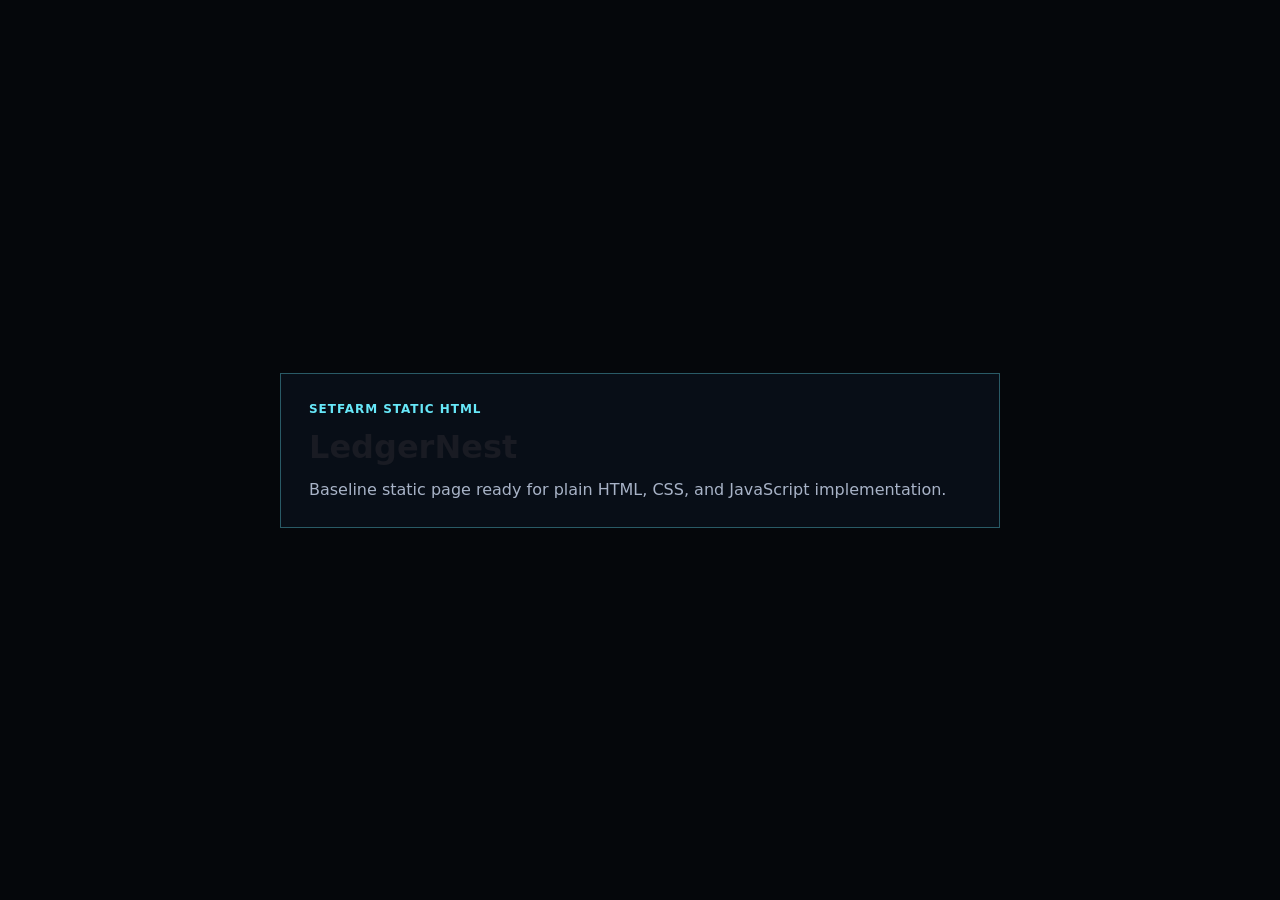
==== index.html @ 5bc3a336 "chore: scaffold static html app" ====
<!doctype html>
<html lang="en">
  <head>
    <meta charset="UTF-8" />
    <meta name="viewport" content="width=device-width, initial-scale=1.0" />
    <title>LedgerNest</title>
    <link rel="stylesheet" href="assets/css/styles.css" />
  </head>
  <body>
    <main data-setfarm-root="baseline" data-testid="setfarm-app-root" class="app-shell">
      <section class="hero">
        <p class="eyebrow">Setfarm Static HTML</p>
        <h1>LedgerNest</h1>
        <p class="summary">Baseline static page ready for plain HTML, CSS, and JavaScript implementation.</p>
      </section>
    </main>
    <script src="assets/js/app.js" defer></script>
    <script src="assets/js/test-bridge.js" defer></script>
  </body>
</html>
---- assets/css/styles.css ----
@import "../../stitch/design-tokens.css";

:root {
  color-scheme: dark;
  font-family: var(--font-family-base, ui-sans-serif, system-ui, -apple-system, BlinkMacSystemFont, "Segoe UI", sans-serif);
  background: var(--color-background, #05070b);
  color: var(--color-on-background, #e5f7ff);
}

* {
  box-sizing: border-box;
}

body {
  margin: 0;
  min-width: 320px;
  min-height: 100vh;
  background: #05070b;
}

.app-shell {
  min-height: 100vh;
  display: grid;
  place-items: center;
  padding: 32px;
}

.hero {
  width: min(720px, 100%);
  border: 1px solid rgba(103, 232, 249, 0.35);
  background: rgba(9, 16, 26, 0.82);
  padding: 28px;
}

.eyebrow {
  margin: 0 0 12px;
  color: #67e8f9;
  font-size: 12px;
  font-weight: 800;
  letter-spacing: 0.08em;
  text-transform: uppercase;
}

h1 {
  margin: 0;
  font-size: 32px;
}

.summary {
  margin: 14px 0 0;
  color: #a8b3c7;
}
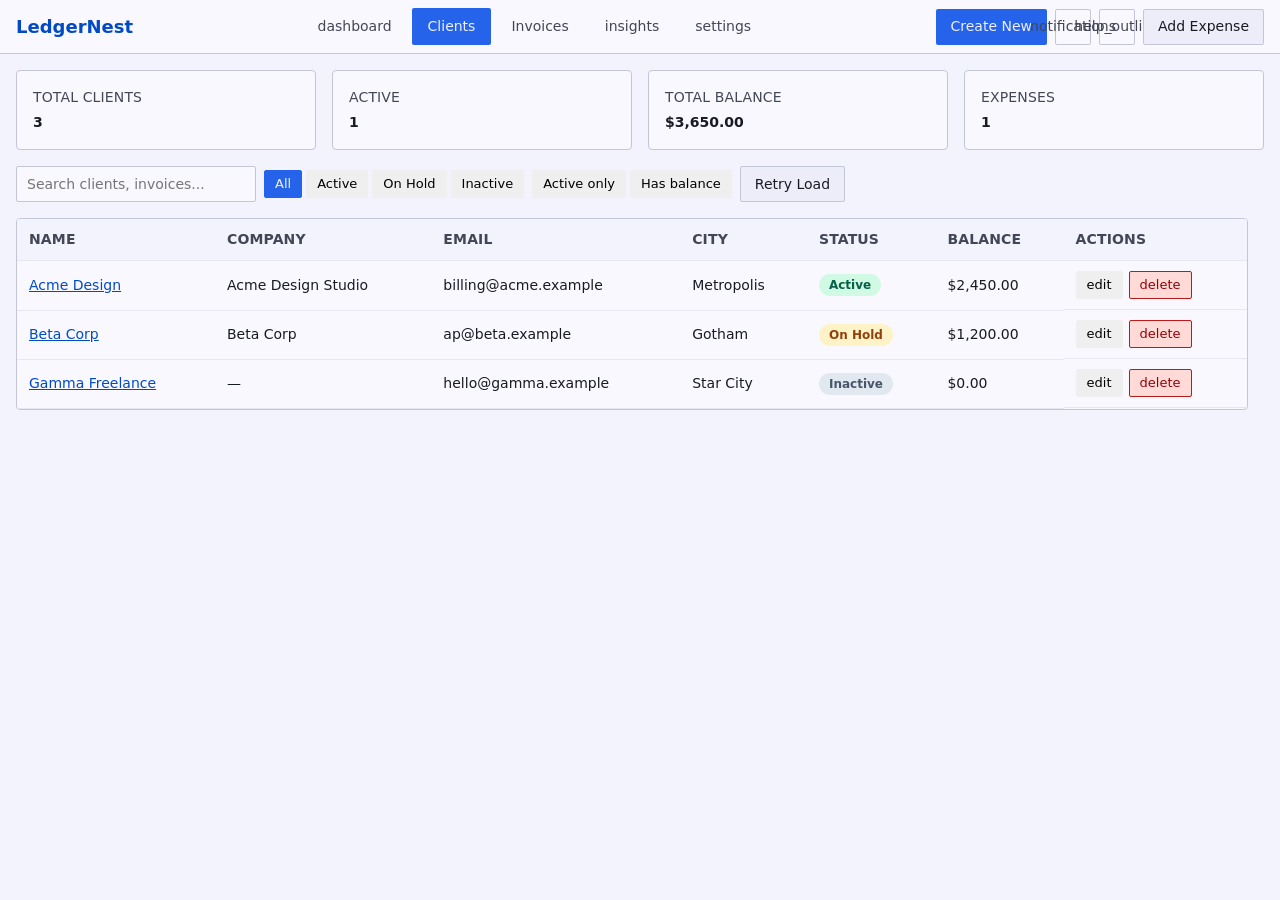
==== commit 780c7a8f: "feat: US-001 - LedgerNest - app shell, state and persistence" ====
--- a/index.html
+++ b/index.html
@@ -8,12 +8,12 @@
   </head>
   <body>
     <main data-setfarm-root="baseline" data-testid="setfarm-app-root" class="app-shell">
-      <section class="hero">
-        <p class="eyebrow">Setfarm Static HTML</p>
-        <h1>LedgerNest</h1>
-        <p class="summary">Baseline static page ready for plain HTML, CSS, and JavaScript implementation.</p>
-      </section>
+      <header id="app-header" class="app-header"></header>
+      <div id="app-main" class="app-main"></div>
     </main>
+    <div id="app-toast" class="app-toast" aria-live="polite"></div>
+    <script src="assets/js/ledgernest.storage.js" defer></script>
+    <script src="assets/js/ledgernest.state.js" defer></script>
     <script src="assets/js/app.js" defer></script>
     <script src="assets/js/test-bridge.js" defer></script>
   </body>
--- a/assets/css/styles.css
+++ b/assets/css/styles.css
@@ -1,10 +1,10 @@
 @import "../../stitch/design-tokens.css";
 
 :root {
-  color-scheme: dark;
+  color-scheme: light;
   font-family: var(--font-family-base, ui-sans-serif, system-ui, -apple-system, BlinkMacSystemFont, "Segoe UI", sans-serif);
-  background: var(--color-background, #05070b);
-  color: var(--color-on-background, #e5f7ff);
+  background: var(--color-background, #faf8ff);
+  color: var(--color-on-background, #191b23);
 }
 
 * {
@@ -15,38 +15,701 @@
   margin: 0;
   min-width: 320px;
   min-height: 100vh;
-  background: #05070b;
+  background: var(--color-background, #faf8ff);
+  color: var(--color-on-background, #191b23);
+  font-size: 14px;
+  line-height: 1.5;
+}
+
+button,
+input,
+select {
+  font: inherit;
 }
 
 .app-shell {
   min-height: 100vh;
   display: grid;
+  grid-template-rows: auto 1fr;
+  grid-template-areas:
+    "header"
+    "main";
+}
+
+.app-header {
+  grid-area: header;
+  position: sticky;
+  top: 0;
+  z-index: 20;
+  display: flex;
+  align-items: center;
+  justify-content: space-between;
+  gap: var(--spacing-md, 16px);
+  padding: var(--spacing-sm, 8px) var(--spacing-md, 16px);
+  background: var(--color-surface, #faf8ff);
+  border-bottom: 1px solid var(--color-outline-variant, #c3c6d7);
+}
+
+.header-brand {
+  font-size: 18px;
+  font-weight: 600;
+  color: var(--color-primary, #004ac6);
+  white-space: nowrap;
+}
+
+.app-nav {
+  display: flex;
+  align-items: center;
+  gap: var(--spacing-xs, 4px);
+  flex: 1 1 auto;
+  justify-content: center;
+}
+
+.app-nav a {
+  display: inline-flex;
+  align-items: center;
+  padding: var(--spacing-sm, 8px) var(--spacing-md, 16px);
+  border-radius: var(--radius-DEFAULT, 0.125rem);
+  color: var(--color-on-surface-variant, #434655);
+  text-decoration: none;
+  font-weight: 500;
+  transition: background 0.15s ease, color 0.15s ease;
+}
+
+.app-nav a:hover,
+.app-nav a.active {
+  background: var(--color-primary-container, #2563eb);
+  color: var(--color-on-primary-container, #eeefff);
+}
+
+.header-actions {
+  position: relative;
+  display: flex;
+  align-items: center;
+  gap: var(--spacing-sm, 8px);
+}
+
+.app-main {
+  grid-area: main;
+  background: var(--color-surface-container-low, #f3f3fe);
+  padding: var(--spacing-md, 16px);
+  overflow-y: auto;
+}
+
+.surface {
+  max-width: var(--spacing-max-width, 1440px);
+  margin: 0 auto;
+}
+
+/* Buttons */
+.btn {
+  display: inline-flex;
+  align-items: center;
+  justify-content: center;
+  gap: 4px;
+  height: 36px;
+  padding: 0 14px;
+  border: 1px solid transparent;
+  border-radius: var(--radius-DEFAULT, 0.125rem);
+  font-weight: 500;
+  cursor: pointer;
+  transition: filter 0.15s ease, background 0.15s ease;
+}
+
+.btn:hover {
+  filter: brightness(0.95);
+}
+
+.btn-primary {
+  background: var(--color-primary-container, #2563eb);
+  color: var(--color-on-primary-container, #eeefff);
+}
+
+.btn-secondary {
+  background: var(--color-surface-container, #ededf9);
+  color: var(--color-on-surface, #191b23);
+  border-color: var(--color-outline-variant, #c3c6d7);
+}
+
+.btn-danger {
+  background: var(--color-error-container, #ffdad6);
+  color: var(--color-on-error-container, #93000a);
+  border-color: var(--color-error, #ba1a1a);
+}
+
+.btn-icon {
+  width: 36px;
+  padding: 0;
+  background: transparent;
+  color: var(--color-on-surface-variant, #434655);
+  border-color: var(--color-outline-variant, #c3c6d7);
+}
+
+.btn-sm {
+  height: 28px;
+  padding: 0 10px;
+  font-size: 13px;
+}
+
+.link-button {
+  background: transparent;
+  border: none;
+  padding: 0;
+  color: var(--color-primary, #004ac6);
+  text-decoration: underline;
+  cursor: pointer;
+  font: inherit;
+}
+
+/* Metrics */
+.metrics-row {
+  display: grid;
+  grid-template-columns: repeat(auto-fit, minmax(160px, 1fr));
+  gap: var(--spacing-md, 16px);
+  margin-bottom: var(--spacing-md, 16px);
+}
+
+.metric-card {
+  background: var(--color-surface, #faf8ff);
+  border: 1px solid var(--color-outline-variant, #c3c6d7);
+  border-radius: var(--radius-lg, 0.25rem);
+  padding: var(--spacing-md, 16px);
+}
+
+.metric-label {
+  font-size: var(--font-label-md, 12px);
+  font-weight: 500;
+  color: var(--color-on-surface-variant, #434655);
+  text-transform: uppercase;
+  letter-spacing: 0.01em;
+}
+
+.metric-value {
+  margin-top: 4px;
+  font-size: var(--font-headline-lg, 24px);
+  font-weight: 600;
+  color: var(--color-on-surface, #191b23);
+}
+
+/* Toolbar */
+.toolbar {
+  display: flex;
+  flex-wrap: wrap;
+  align-items: center;
+  gap: var(--spacing-sm, 8px);
+  margin-bottom: var(--spacing-md, 16px);
+}
+
+.search-input {
+  min-width: 240px;
+  height: 36px;
+  padding: 0 12px;
+  border: 1px solid var(--color-outline-variant, #c3c6d7);
+  border-radius: var(--radius-DEFAULT, 0.125rem);
+  background: var(--color-surface, #faf8ff);
+  color: var(--color-on-surface, #191b23);
+}
+
+.search-input:focus {
+  outline: none;
+  border-color: var(--color-primary, #004ac6);
+  box-shadow: 0 0 0 2px rgba(0, 74, 198, 0.15);
+}
+
+.filter-group {
+  display: flex;
+  gap: 4px;
+}
+
+.filter-group .btn.active {
+  background: var(--color-primary-container, #2563eb);
+  color: var(--color-on-primary-container, #eeefff);
+  border-color: var(--color-primary-container, #2563eb);
+}
+
+.saved-filters {
+  display: flex;
+  gap: 4px;
+}
+
+/* Tables */
+.table-wrap {
+  overflow-x: auto;
+  background: var(--color-surface, #faf8ff);
+  border: 1px solid var(--color-outline-variant, #c3c6d7);
+  border-radius: var(--radius-lg, 0.25rem);
+}
+
+.data-table {
+  width: 100%;
+  border-collapse: collapse;
+}
+
+.data-table th,
+.data-table td {
+  padding: 10px 12px;
+  text-align: left;
+  border-bottom: 1px solid var(--color-surface-container-high, #e7e7f3);
+}
+
+.data-table th {
+  font-size: var(--font-label-md, 12px);
+  font-weight: 600;
+  text-transform: uppercase;
+  letter-spacing: 0.01em;
+  color: var(--color-on-surface-variant, #434655);
+  background: var(--color-surface-container-low, #f3f3fe);
+}
+
+.data-table tbody tr:hover {
+  background: var(--color-surface-container, #ededf9);
+}
+
+.data-table tbody tr.selected-row {
+  background: var(--color-primary-fixed, #dbe1ff);
+}
+
+.numeric {
+  text-align: right;
+  font-feature-settings: "tnum";
+}
+
+.row-actions {
+  display: flex;
+  gap: 6px;
+}
+
+.badge {
+  display: inline-flex;
+  align-items: center;
+  padding: 2px 10px;
+  border-radius: 100px;
+  font-size: 12px;
+  font-weight: 600;
+  text-transform: capitalize;
+}
+
+.badge-active {
+  background: #d1fae5;
+  color: #065f46;
+}
+
+.badge-on-hold {
+  background: #fef3c7;
+  color: #92400e;
+}
+
+.badge-inactive {
+  background: #e2e8f0;
+  color: #475569;
+}
+
+/* Operations layout */
+.operations-layout {
+  display: grid;
+  grid-template-columns: 1fr auto;
+  gap: var(--spacing-md, 16px);
+  align-items: start;
+}
+
+.preview-panel {
+  width: 280px;
+  background: var(--color-surface, #faf8ff);
+  border: 1px solid var(--color-outline-variant, #c3c6d7);
+  border-radius: var(--radius-lg, 0.25rem);
+  padding: var(--spacing-md, 16px);
+}
+
+.preview-panel h3 {
+  margin: 0 0 12px;
+  font-size: var(--font-title-lg, 18px);
+}
+
+.preview-panel p {
+  margin: 6px 0;
+  color: var(--color-on-surface-variant, #434655);
+}
+
+.preview-actions {
+  display: flex;
+  gap: var(--spacing-sm, 8px);
+  margin-top: 14px;
+}
+
+.empty-state {
+  padding: var(--spacing-xl, 32px);
+  text-align: center;
+  color: var(--color-on-surface-variant, #434655);
+}
+
+.invoices-panel {
+  background: var(--color-surface, #faf8ff);
+  border: 1px solid var(--color-outline-variant, #c3c6d7);
+  border-radius: var(--radius-lg, 0.25rem);
+  padding: var(--spacing-md, 16px);
+}
+
+.hint {
+  color: var(--color-on-surface-variant, #434655);
+}
+
+/* Editor */
+.client-editor {
+  background: var(--color-surface, #faf8ff);
+  border: 1px solid var(--color-outline-variant, #c3c6d7);
+  border-radius: var(--radius-lg, 0.25rem);
+  padding: var(--spacing-lg, 24px);
+}
+
+.editor-header {
+  display: flex;
+  align-items: center;
+  gap: var(--spacing-md, 16px);
+  margin-bottom: var(--spacing-md, 16px);
+}
+
+.editor-header h2 {
+  margin: 0;
+  font-size: var(--font-headline-md, 20px);
+}
+
+.editor-form,
+.settings-form,
+.add-filter-form,
+.expense-form {
+  display: flex;
+  flex-direction: column;
+  gap: var(--spacing-md, 16px);
+}
+
+.form-grid {
+  display: grid;
+  grid-template-columns: repeat(auto-fit, minmax(260px, 1fr));
+  gap: var(--spacing-md, 16px);
+}
+
+.field {
+  display: flex;
+  flex-direction: column;
+  gap: 4px;
+}
+
+.field-label {
+  font-size: var(--font-label-md, 12px);
+  font-weight: 500;
+  color: var(--color-on-surface-variant, #434655);
+}
+
+input[type="text"],
+input[type="email"],
+input[type="number"],
+input[type="date"],
+select {
+  height: 36px;
+  padding: 0 10px;
+  border: 1px solid var(--color-outline-variant, #c3c6d7);
+  border-radius: var(--radius-DEFAULT, 0.125rem);
+  background: var(--color-surface, #faf8ff);
+  color: var(--color-on-surface, #191b23);
+}
+
+input:focus,
+select:focus {
+  outline: none;
+  border-color: var(--color-primary, #004ac6);
+  box-shadow: 0 0 0 2px rgba(0, 74, 198, 0.15);
+}
+
+.error-text,
+.form-error {
+  color: var(--color-error, #ba1a1a);
+  font-size: 13px;
+}
+
+.form-actions {
+  display: flex;
+  gap: var(--spacing-sm, 8px);
+  justify-content: flex-end;
+}
+
+/* Insights */
+.insights {
+  background: var(--color-surface, #faf8ff);
+  border: 1px solid var(--color-outline-variant, #c3c6d7);
+  border-radius: var(--radius-lg, 0.25rem);
+  padding: var(--spacing-lg, 24px);
+}
+
+.insights h2 {
+  margin: 0 0 var(--spacing-md, 16px);
+}
+
+.insights-layout {
+  display: grid;
+  grid-template-columns: repeat(auto-fit, minmax(280px, 1fr));
+  gap: var(--spacing-md, 16px);
+}
+
+.insight-card {
+  background: var(--color-surface-container-low, #f3f3fe);
+  border: 1px solid var(--color-outline-variant, #c3c6d7);
+  border-radius: var(--radius-lg, 0.25rem);
+  padding: var(--spacing-md, 16px);
+}
+
+.insight-card h3 {
+  margin: 0 0 12px;
+  font-size: var(--font-title-lg, 18px);
+}
+
+.activity-list,
+.hint-list,
+.filter-list {
+  list-style: none;
+  padding: 0;
+  margin: 0;
+}
+
+.activity-list li,
+.hint-list li {
+  padding: 8px 0;
+  border-bottom: 1px solid var(--color-surface-container-high, #e7e7f3);
+  display: flex;
+  justify-content: space-between;
+  gap: var(--spacing-sm, 8px);
+}
+
+.event-time {
+  font-size: 12px;
+  color: var(--color-on-surface-variant, #434655);
+  white-space: nowrap;
+}
+
+.distribution {
+  display: flex;
+  flex-direction: column;
+  gap: 12px;
+}
+
+.dist-row {
+  display: flex;
+  justify-content: space-between;
+  font-size: 13px;
+}
+
+.dist-bar {
+  height: 8px;
+  background: var(--color-surface-container-high, #e7e7f3);
+  border-radius: 4px;
+  overflow: hidden;
+}
+
+.dist-fill {
+  height: 100%;
+  background: var(--color-primary, #004ac6);
+}
+
+/* Settings */
+.settings {
+  background: var(--color-surface, #faf8ff);
+  border: 1px solid var(--color-outline-variant, #c3c6d7);
+  border-radius: var(--radius-lg, 0.25rem);
+  padding: var(--spacing-lg, 24px);
+}
+
+.settings h2 {
+  margin: 0 0 var(--spacing-md, 16px);
+}
+
+.settings-section {
+  margin-bottom: var(--spacing-lg, 24px);
+}
+
+.settings-section h3 {
+  margin: 0 0 12px;
+  font-size: var(--font-title-lg, 18px);
+}
+
+fieldset {
+  border: none;
+  padding: 0;
+  margin: 0 0 12px;
+}
+
+legend {
+  font-size: var(--font-label-md, 12px);
+  font-weight: 500;
+  color: var(--color-on-surface-variant, #434655);
+  margin-bottom: 6px;
+}
+
+.settings-form label,
+.checkbox-label {
+  display: inline-flex;
+  align-items: center;
+  gap: 6px;
+  margin-right: 16px;
+  margin-bottom: 8px;
+  cursor: pointer;
+}
+
+.filter-list {
+  margin-bottom: 12px;
+}
+
+.filter-row {
+  display: flex;
+  justify-content: space-between;
+  align-items: center;
+  padding: 8px 0;
+  border-bottom: 1px solid var(--color-surface-container-high, #e7e7f3);
+}
+
+.add-filter-form {
+  flex-direction: row;
+  align-items: flex-end;
+  gap: var(--spacing-sm, 8px);
+  flex-wrap: wrap;
+}
+
+.add-filter-form input,
+.add-filter-form select {
+  min-width: 160px;
+}
+
+/* Dropdowns */
+.dropdown {
+  position: absolute;
+  top: calc(100% + 6px);
+  right: 0;
+  min-width: 240px;
+  background: var(--color-surface, #faf8ff);
+  border: 1px solid var(--color-outline-variant, #c3c6d7);
+  border-radius: var(--radius-lg, 0.25rem);
+  box-shadow: 0 2px 4px rgba(0, 0, 0, 0.05);
+  z-index: 30;
+  padding: var(--spacing-sm, 8px);
+}
+
+.dropdown ul {
+  list-style: none;
+  margin: 0;
+  padding: 0;
+}
+
+.notification-item {
+  padding: 8px 6px;
+  border-bottom: 1px solid var(--color-surface-container-high, #e7e7f3);
+}
+
+.notification-item:last-child {
+  border-bottom: none;
+}
+
+.notification-message {
+  display: block;
+  font-size: 13px;
+}
+
+.notification-time {
+  font-size: 11px;
+  color: var(--color-on-surface-variant, #434655);
+}
+
+.help-dropdown p {
+  margin: 0 0 12px;
+  font-size: 13px;
+}
+
+/* Modal */
+.modal-overlay {
+  position: fixed;
+  inset: 0;
+  background: rgba(25, 27, 35, 0.45);
+  display: grid;
   place-items: center;
-  padding: 32px;
-}
-
-.hero {
-  width: min(720px, 100%);
-  border: 1px solid rgba(103, 232, 249, 0.35);
-  background: rgba(9, 16, 26, 0.82);
-  padding: 28px;
-}
-
-.eyebrow {
-  margin: 0 0 12px;
-  color: #67e8f9;
-  font-size: 12px;
-  font-weight: 800;
-  letter-spacing: 0.08em;
-  text-transform: uppercase;
-}
-
-h1 {
-  margin: 0;
-  font-size: 32px;
-}
-
-.summary {
-  margin: 14px 0 0;
-  color: #a8b3c7;
-}
+  z-index: 40;
+}
+
+.modal {
+  background: var(--color-surface, #faf8ff);
+  border: 1px solid var(--color-outline-variant, #c3c6d7);
+  border-radius: var(--radius-lg, 0.25rem);
+  padding: var(--spacing-lg, 24px);
+  min-width: 320px;
+  max-width: 90vw;
+}
+
+.modal h3 {
+  margin: 0 0 var(--spacing-md, 16px);
+}
+
+/* Toast */
+.app-toast {
+  position: fixed;
+  bottom: 24px;
+  left: 50%;
+  transform: translateX(-50%) translateY(20px);
+  background: var(--color-inverse-surface, #2e3039);
+  color: var(--color-inverse-on-surface, #f0f0fb);
+  padding: 10px 18px;
+  border-radius: var(--radius-lg, 0.25rem);
+  opacity: 0;
+  pointer-events: none;
+  transition: opacity 0.2s ease, transform 0.2s ease;
+  z-index: 50;
+}
+
+.app-toast.visible {
+  opacity: 1;
+  transform: translateX(-50%) translateY(0);
+}
+
+/* Responsive */
+@media (max-width: 1024px) {
+  .app-header {
+    flex-wrap: wrap;
+  }
+
+  .app-nav {
+    order: 3;
+    width: 100%;
+    justify-content: flex-start;
+    overflow-x: auto;
+  }
+
+  .operations-layout {
+    grid-template-columns: 1fr;
+  }
+
+  .preview-panel {
+    width: 100%;
+  }
+}
+
+@media (max-width: 768px) {
+  .app-main {
+    padding: var(--spacing-sm, 8px);
+  }
+
+  .metrics-row {
+    grid-template-columns: 1fr 1fr;
+  }
+
+  .toolbar {
+    flex-direction: column;
+    align-items: stretch;
+  }
+
+  .search-input {
+    width: 100%;
+  }
+
+  .form-grid {
+    grid-template-columns: 1fr;
+  }
+
+  .insights-layout {
+    grid-template-columns: 1fr;
+  }
+}
